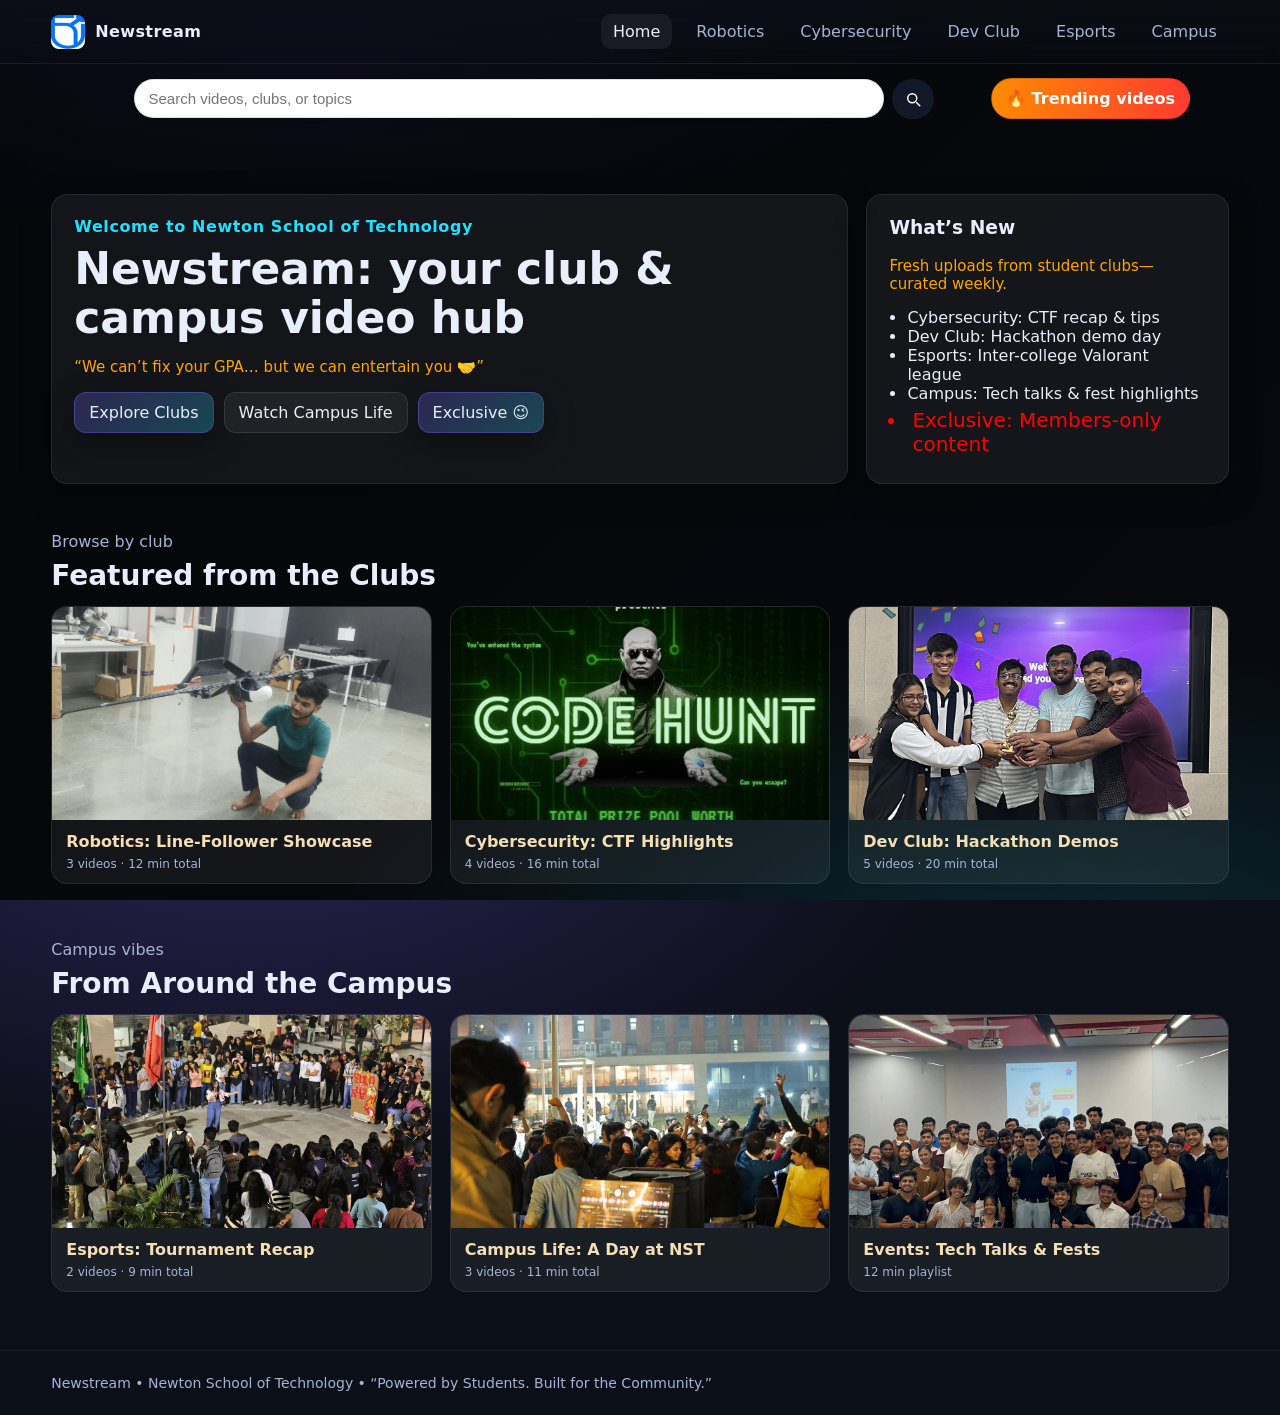
==== index.html @ 5b87e2af "done" ====
<!DOCTYPE html>
<html lang="en">
<head>
  <meta charset="UTF-8" />
  <meta name="viewport" content="width=device-width, initial-scale=1" />
  <title>Newstream — Newton School of Technology</title>
  <meta name="description" content="Newstream — a student-powered video hub for clubs and campus at Newton School of Technology. Powered by Students. Built for the Community.">
  <link rel="stylesheet" href="styles.css" />
  <link rel="icon" href="images/logo.jpeg">
</head>
<body>
  <!-- Topbar -->
  <header class="topbar">
    <div class="container nav">
      <a class="brand" href="index.html" aria-label="Newstream Home">
        <img class="logo" src="images/logo.jpeg" alt="Newstream logo">
        <span>Newstream</span>
      </a>
      <nav class="navlinks">
        <a class="active" href="index.html">Home</a>
        <a href="robotics.html">Robotics</a>
        <a href="cybersecurity.html">Cybersecurity</a>
        <a href="devclub.html">Dev Club</a>
        <a href="esports.html">Esports</a>
        <a href="campus.html">Campus</a>
      </nav>
    </div>
  </header>
  <div class="search-row">
    <div class="container">
      <div class="search-area">
        <form class="search-form" action="#" role="search" aria-label="Search videos">
          <label class="visually-hidden" for="site-search">Search</label>
          <input id="site-search" class="search-input" type="search" name="q" placeholder="Search videos, clubs, or topics" />
          <button class="search-btn" type="submit" aria-label="Search">
            <!-- simple search icon -->
            <svg width="18" height="18" viewBox="0 0 24 24" fill="none" aria-hidden="true">
              <path d="M21 21l-4.35-4.35" stroke="currentColor" stroke-width="2" stroke-linecap="round" stroke-linejoin="round"/>
              <circle cx="11" cy="11" r="6" stroke="currentColor" stroke-width="2" stroke-linecap="round" stroke-linejoin="round" fill="none"/>
            </svg>
          </button>
        </form>

        <a class="trending-btn" href="#" role="button" aria-label="Trending videos">🔥 Trending videos</a>
      </div>
    </div>
  </div>
<!-- ===== HERO SECTION WITH BACKGROUND VIDEO ===== -->
<section class="hero">
    <video autoplay muted loop playsinline class="bg-video">
        <source src="images/bg.mp4" type="video/mp4">
    </video>
</section>

  <section class="hero">
    <div class="container wrap">
      <div class="hero-card">
        <div class="kicker">Welcome to Newton School of Technology</div>
        <h1>Newstream: your club & campus video hub</h1>
        <p class="tagline">“We can’t fix your GPA… but we can entertain you 🤝”</p>
        <div class="cta-row">
          <a class="btn primary" href="robotics.html">Explore Clubs</a>
          <a class="btn" href="campus.html">Watch Campus Life</a>
          <a class="btn primary" href="campus.html">Exclusive 😉</a>
  
        </div>
      </div>
      <div class="hero-card">
        <h3 style="margin-top:0">What’s New</h3>
        <p class="tagline">Fresh uploads from student clubs—curated weekly.</p>
        <ul style="margin:0; padding-left:18px;">
      
          <li>Cybersecurity: CTF recap & tips</li>
          <li>Dev Club: Hackathon demo day</li>
          <li>Esports: Inter-college Valorant league</li>
          <li>Campus: Tech talks & fest highlights</li>
          <li style="color: red; font-size: 20px; padding: 5px;">Exclusive: Members-only content</li>
        </ul>
      </div>
    </div>
  </section>

  <!-- Featured Sections -->
  <section class="section">
    <div class="container">
      <div class="sub">Browse by club</div>
      <h2>Featured from the Clubs</h2>
      <div class="grid cols-3">
        <a class="card" href="robotics.html">
          <img class="thumb" src="images/thumb-robotics.jpg" alt="Robotics club demo thumbnail">
          <div class="card-body">
            <h3>Robotics: Line-Follower Showcase</h3>
            <div class="meta">3 videos · 12 min total</div>
          </div>
        </a>

        <a class="card" href="cybersecurity.html">
          <img class="thumb" src="images/cyber.jpeg" alt="Cybersecurity CTF thumbnail">
          <div class="card-body">
            <h3>Cybersecurity: CTF Highlights</h3>
            <div class="meta">4 videos · 16 min total</div>
          </div>
        </a>

        <a class="card" href="devclub.html">
          <img class="thumb" src="images/dev.jpeg" alt="Dev Club hackathon thumbnail">
          <div class="card-body">
            <h3>Dev Club: Hackathon Demos</h3>
            <div class="meta">5 videos · 20 min total</div>
          </div>
        </a>
      </div>
    </div>
  </section>

  <section class="section">
    <div class="container">
      <div class="sub">Campus vibes</div>
      <h2>From Around the Campus</h2>
      <div class="grid cols-3">
        <a class="card" href="esports.html">
          <img class="thumb" src="images/events.jpeg" alt="Esports tournament thumbnail">
          <div class="card-body">
            <h3>Esports: Tournament Recap</h3>
            <div class="meta">2 videos · 9 min total</div>
          </div>
        </a>

        <a class="card" href="campus.html">
          <img class="thumb" src="images/campus.jpeg" alt="Campus life thumbnail">
          <div class="card-body">
            <h3>Campus Life: A Day at NST</h3>
            <div class="meta">3 videos · 11 min total</div>
          </div>
        </a>

        <a class="card" href="campus.html">
          <img class="thumb" src="images/event.jpeg" alt="Campus events thumbnail">
          <div class="card-body">
            <h3>Events: Tech Talks & Fests</h3>
            <div class="meta">12 min playlist</div>
          </div>
        </a>
      </div>
    </div>
  </section>

  <footer class="footer">
    <div class="container">
      Newstream • Newton School of Technology • <span class="muted">“Powered by Students. Built for the Community.”</span>
    </div>
  </footer>
</body>
</html>
---- styles.css ----
/* ========== Newstream v1 — Pure CSS ========== */
:root{
  --bg: #0b0f17;
  --card: rgba(255,255,255,0.06);
  --card-hover: rgba(255,255,255,0.10);
  --text: #e8eefc;
  --muted: #a5b4d6;
  --accent: #7c5cff;      
  --accent-2: #22e1ff;
  --ring: 0 0 0 2px rgba(124,92,255,0.4);
  --radius: 16px;
  --shadow: 0 10px 30px rgba(0,0,0,0.35);
}

* { box-sizing: border-box; }
html,body { height:100%; }
html { scroll-behavior: smooth; }
body{
  margin:0;
  font-family: Inter, system-ui, -apple-system, Segoe UI, Roboto, "Helvetica Neue", Arial, "Noto Sans", "Apple Color Emoji", "Segoe UI Emoji";
  color: var(--text);
  background: radial-gradient(1200px 600px at 20% -10%, rgba(124,92,255,0.25), transparent 60%),
              radial-gradient(1200px 600px at 80% 110%, rgba(34,225,255,0.25), transparent 60%),
              var(--bg);
}

/* --- Layout helpers --- */
.container{ width: min(1200px, 92%); margin-inline:auto; }
.grid{ display:grid; gap:18px; }
.grid.cols-3{ grid-template-columns: repeat(3, minmax(0,1fr)); }
.grid.cols-2{ grid-template-columns: repeat(2, minmax(0,1fr)); }
@media (max-width: 980px){ .grid.cols-3{ grid-template-columns: repeat(2,1fr);} }
@media (max-width: 640px){ .grid.cols-3, .grid.cols-2{ grid-template-columns: 1fr; } }

/* --- Topbar --- */
.topbar{
  position: sticky; top:0; z-index:50;
  backdrop-filter: blur(10px);
  background: linear-gradient(180deg, rgba(11,15,23,0.85), rgba(11,15,23,0.35));
  border-bottom: 1px solid rgba(255,255,255,0.06);
}
.nav{
  display:flex; align-items:center; justify-content:space-between;
  padding: 14px 0;
}
.brand{ display:flex; align-items:center; gap:10px; text-decoration:none; color:var(--text);} 
.brand .logo{width:34px;height:34px;border-radius:8px;display:inline-block;overflow:hidden;flex:0 0 34px}
.brand .logo img{width:100%;height:100%;object-fit:cover;display:block}
.brand span{ font-weight:700; letter-spacing:0.4px; }

.navlinks{ display:flex; gap:12px; flex-wrap:wrap; }
.navlinks a{
  color: var(--muted); text-decoration:none; padding:8px 12px; border-radius:10px;
}
.navlinks a:hover, .navlinks a.active{
  color: var(--text); background: var(--card);
}

/* --- Hero --- */
.hero{
  padding: 20px 0 20px;
}
.hero .wrap{
  display:grid; gap: 18px;
  grid-template-columns: 2.2fr 1fr;
}
@media (max-width: 980px){ .hero .wrap{ grid-template-columns: 1fr; } }
.hero-card{
  background: var(--card); border:1px solid rgba(255,255,255,0.08);
  border-radius: var(--radius); padding:22px; box-shadow: var(--shadow);
}
.kicker{ color: var(--accent-2); font-weight:600; letter-spacing:.6px; }
h1{ margin: 8px 0 10px; font-size: clamp(28px, 4vw, 44px); line-height:1.12; }
.tagline{ color:orange; font-size: 15px; }
.cta-row{ display:flex; gap:10px; margin-top:16px; flex-wrap:wrap;}
.btn{
  display:inline-flex; align-items:center; gap:8px;
  padding:10px 14px; border-radius:12px; text-decoration:none;
  border:1px solid rgba(255,255,255,0.1); background: var(--card);
  color: var(--text);
}
.btn.primary{
  background: linear-gradient(135deg, rgba(124,92,255,0.25), rgba(34,225,255,0.25));
  border-color: rgba(124,92,255,0.35);
  box-shadow: var(--shadow);
}
.btn:focus{ outline: none; box-shadow: var(--ring); }

/* --- Sections --- */
.section{ padding: 28px 0; }
.section h2{ margin:0 0 14px; font-size: clamp(20px, 2.6vw, 28px); }
.section .sub{ color: var(--muted); margin-bottom: 8px; }

/* --- Video cards --- */
.card{
  color: wheat;
  border:1px solid rgba(255,255,255,0.08);
  background: var(--card); 
  border-radius: var(--radius); 
  overflow:hidden;
  transition:.25s ease; 
  position:relative;
  text-decoration: none;
}
.card:hover{ transform: translateY(-2px); background: var(--card-hover); }
.thumb{ aspect-ratio: 16/9; width:100%; object-fit:cover; display:block; }
.card-body{ padding:12px 14px; }
.card h3{ margin:0 0 6px; font-size:16px; }
.meta{ color: var(--muted); font-size: 12px; }

/* --- Page header bar (club pages) --- */
.page-header{
  background: linear-gradient(135deg, rgba(124,92,255,0.18), rgba(34,225,255,0.18));
  border-bottom: 1px solid rgba(255,255,255,0.08);
  padding: 24px 0;
}
.breadcrumb{ color: var(--muted); font-size: 13px; }
.breadcrumb a{ color: var(--muted); }

/* --- Footer --- */
.footer{
  padding: 24px 0; color: var(--muted); font-size: 14px;
  border-top: 1px solid rgba(255,255,255,0.06);
  margin-top: 30px;
}

/* --- Utility --- */
.hidden{ display:none; }
.badge{
  display:inline-block; padding:4px 8px; border-radius:999px;
  background: rgba(124,92,255,0.2); border:1px solid rgba(124,92,255,0.5);
  font-size: 12px; color: #e9e3ff;
}
/* ===== HERO VIDEO SECTION ===== */
.container wrap {
    position: relative;
    width: 100%;
    height: 100vh;
    display: flex;
    justify-content: center;
    align-items: center;
    overflow: hidden;
}

/* Background Video */
.bg-video {
    position: absolute;
    top: 0;
    left: 0;
    width: 100%;
    height: 100%;
    object-fit: cover;
    z-index: -2;
    filter: brightness(0.55) contrast(1.05);
}

/* Gradient Overlay */
.hero::before {
    content: "";
    position: absolute;
    top: 0;
    left: 0;
    width: 100%;
    height: 100%;
    background: linear-gradient(135deg, rgba(0,0,0,0.4), rgba(0,0,0,0.2));
    z-index: -1;
}

/* Content */
.hero-content {
    text-align: center;
    color: #ffffff;
    animation: fadeIn 1.5s ease forwards;
}

.hero-title {
    font-size: 65px;
    font-weight: 700;
    background: linear-gradient(135deg, #ffffff, #00D4FF, #A855F7);
    -webkit-background-clip: text;
    -webkit-text-fill-color: transparent;
}

.hero-tagline {
    font-size: 22px;
    margin: 15px 0 35px;
    opacity: 0.85;
}

/* CTA Button */
.cta-btn {
    padding: 14px 45px;
    font-size: 18px;
    font-weight: 600;
    border-radius: 50px;
    border: none;
    cursor: pointer;
    background: linear-gradient(135deg, #2D46FF, #C026D3);
    color: #fff;
    transition: 0.35s;
}

.cta-btn:hover {
    transform: translateY(-4px);
    box-shadow: 0 0 20px rgba(192, 38, 211, 0.5);
}

/* Fade In Animation */
@keyframes fadeIn {
    from { opacity: 0; transform: translateY(20px); }
    to { opacity: 1; transform: translateY(0); }
}

/* Search bar */
.search-row {
  background: transparent;
  border-bottom: 1px solid rgba(0,0,0,0.06);
  padding: 14px 0;
}
.search-form {
  display:flex;
  gap:8px;
  max-width:800px;
  margin:0 auto;
  align-items:center;
}
.search-input {
  flex:1;
  padding:10px 14px;
  border-radius:28px;
  border:1px solid rgba(0,0,0,0.12);
  box-shadow: 0 2px 6px rgba(10,10,10,0.04);
  font-size:15px;
  outline:none;
}
.search-input:focus {
  border-color: #3b82f6; /* blue focus */
  box-shadow: 0 6px 20px rgba(59,130,246,0.12);
}
.search-btn {
  display:inline-flex;
  align-items:center;
  justify-content:center;
  background:#111827;
  color:#fff;
  border:none;
  padding:10px 12px;
  border-radius:20px;
  cursor:pointer;
  height:40px;
}
.search-btn svg { color: #fff; }
.visually-hidden {
  position:absolute !important;
  height:1px; width:1px;
  overflow:hidden;
  clip:rect(1px, 1px, 1px, 1px);
  white-space:nowrap;
}

/* Trending panel next to search */
.search-area{display:flex;gap:14px;align-items:center;justify-content:space-between;max-width:1100px;margin:0 auto}
.search-area .search-form{flex:1;min-width:220px}

/* Single trending button (compact) */
.trending-btn{white-space:nowrap;background:linear-gradient(90deg,#ff8a00,#ff3b30);color:#fff;padding:10px 14px;border-radius:999px;text-decoration:none;font-weight:600;display:inline-flex;align-items:center;gap:8px;border:1px solid rgba(0,0,0,0.15)}
.trending-btn:hover{transform:translateY(-2px);box-shadow:0 10px 26px rgba(255,90,60,0.12)}

@media (max-width:900px){
  .search-area{flex-direction:column;gap:10px;align-items:stretch}
  .trending-btn{width:100%;justify-content:center}
}
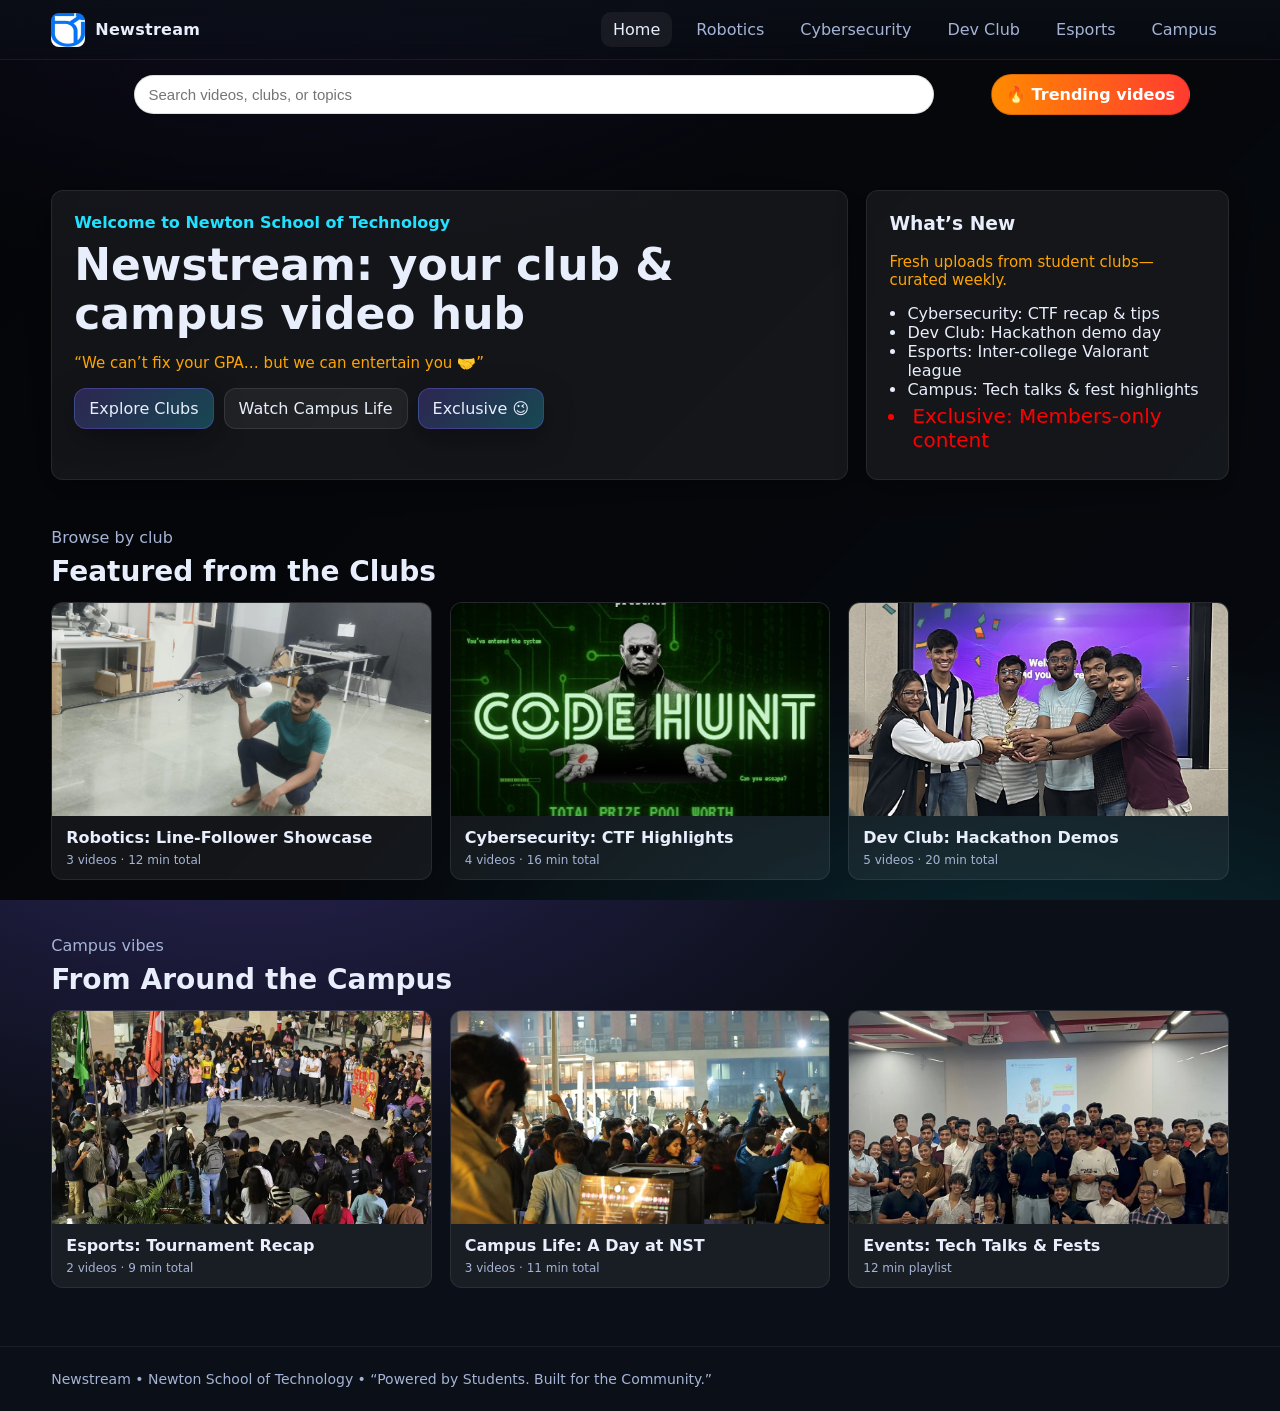
==== commit 2f1fc9a3: "changes" ====
--- a/index.html
+++ b/index.html
@@ -9,7 +9,6 @@
   <link rel="icon" href="images/logo.jpeg">
 </head>
 <body>
-  <!-- Topbar -->
   <header class="topbar">
     <div class="container nav">
       <a class="brand" href="index.html" aria-label="Newstream Home">
@@ -32,20 +31,13 @@
         <form class="search-form" action="#" role="search" aria-label="Search videos">
           <label class="visually-hidden" for="site-search">Search</label>
           <input id="site-search" class="search-input" type="search" name="q" placeholder="Search videos, clubs, or topics" />
-          <button class="search-btn" type="submit" aria-label="Search">
-            <!-- simple search icon -->
-            <svg width="18" height="18" viewBox="0 0 24 24" fill="none" aria-hidden="true">
-              <path d="M21 21l-4.35-4.35" stroke="currentColor" stroke-width="2" stroke-linecap="round" stroke-linejoin="round"/>
-              <circle cx="11" cy="11" r="6" stroke="currentColor" stroke-width="2" stroke-linecap="round" stroke-linejoin="round" fill="none"/>
-            </svg>
-          </button>
+          
         </form>
 
         <a class="trending-btn" href="#" role="button" aria-label="Trending videos">🔥 Trending videos</a>
       </div>
     </div>
   </div>
-<!-- ===== HERO SECTION WITH BACKGROUND VIDEO ===== -->
 <section class="hero">
     <video autoplay muted loop playsinline class="bg-video">
         <source src="images/bg.mp4" type="video/mp4">
@@ -61,7 +53,7 @@
         <div class="cta-row">
           <a class="btn primary" href="robotics.html">Explore Clubs</a>
           <a class="btn" href="campus.html">Watch Campus Life</a>
-          <a class="btn primary" href="campus.html">Exclusive 😉</a>
+          <a class="btn primary" href=" " target="_blank">Exclusive 😉</a>
   
         </div>
       </div>
--- a/styles.css
+++ b/styles.css
@@ -1,272 +1,457 @@
-/* ========== Newstream v1 — Pure CSS ========== */
-:root{
+
+
+:root {
   --bg: #0b0f17;
   --card: rgba(255,255,255,0.06);
   --card-hover: rgba(255,255,255,0.10);
   --text: #e8eefc;
   --muted: #a5b4d6;
-  --accent: #7c5cff;      
+  --accent: #7c5cff;
   --accent-2: #22e1ff;
   --ring: 0 0 0 2px rgba(124,92,255,0.4);
-  --radius: 16px;
+  --radius: 12px;
   --shadow: 0 10px 30px rgba(0,0,0,0.35);
 }
-
-* { box-sizing: border-box; }
-html,body { height:100%; }
-html { scroll-behavior: smooth; }
-body{
-  margin:0;
-  font-family: Inter, system-ui, -apple-system, Segoe UI, Roboto, "Helvetica Neue", Arial, "Noto Sans", "Apple Color Emoji", "Segoe UI Emoji";
+* {
+  box-sizing: border-box;
+}
+
+html,
+body {
+  height: 100%;
+}
+
+html {
+  scroll-behavior: smooth;
+}
+
+body {
+  margin: 0;
+  font-family: Inter, system-ui, -apple-system, "Segoe UI", Roboto, Arial;
   color: var(--text);
-  background: radial-gradient(1200px 600px at 20% -10%, rgba(124,92,255,0.25), transparent 60%),
-              radial-gradient(1200px 600px at 80% 110%, rgba(34,225,255,0.25), transparent 60%),
-              var(--bg);
-}
-
-/* --- Layout helpers --- */
-.container{ width: min(1200px, 92%); margin-inline:auto; }
-.grid{ display:grid; gap:18px; }
-.grid.cols-3{ grid-template-columns: repeat(3, minmax(0,1fr)); }
-.grid.cols-2{ grid-template-columns: repeat(2, minmax(0,1fr)); }
-@media (max-width: 980px){ .grid.cols-3{ grid-template-columns: repeat(2,1fr);} }
-@media (max-width: 640px){ .grid.cols-3, .grid.cols-2{ grid-template-columns: 1fr; } }
-
-/* --- Topbar --- */
-.topbar{
-  position: sticky; top:0; z-index:50;
+  -webkit-font-smoothing: antialiased;
+
+  background: radial-gradient(
+      1200px 600px at 20% -10%,
+      rgba(124,92,255,0.25),
+      transparent 60%
+    ),
+    radial-gradient(
+      1200px 600px at 80% 110%,
+      rgba(34,225,255,0.25),
+      transparent 60%
+    ),
+    var(--bg);
+}
+
+.container {
+  width: min(1200px, 92%);
+  margin-inline: auto;
+}
+
+.grid {
+  display: grid;
+  gap: 18px;
+}
+
+.cols-3 {
+  grid-template-columns: repeat(3, 1fr);
+}
+
+.cols-2 {
+  grid-template-columns: repeat(2, 1fr);
+}
+
+@media (max-width: 980px) {
+  .cols-3 {
+    grid-template-columns: repeat(2, 1fr);
+  }
+}
+
+@media (max-width: 640px) {
+  .cols-3,
+  .cols-2 {
+    grid-template-columns: 1fr;
+  }
+}
+
+/* ---------- Topbar / Nav ---------- */
+
+.topbar {
+  position: sticky;
+  top: 0;
+  z-index: 60;
   backdrop-filter: blur(10px);
-  background: linear-gradient(180deg, rgba(11,15,23,0.85), rgba(11,15,23,0.35));
+  background: linear-gradient(
+    180deg,
+    rgba(11,15,23,0.85),
+    rgba(11,15,23,0.35)
+  );
   border-bottom: 1px solid rgba(255,255,255,0.06);
 }
-.nav{
-  display:flex; align-items:center; justify-content:space-between;
-  padding: 14px 0;
-}
-.brand{ display:flex; align-items:center; gap:10px; text-decoration:none; color:var(--text);} 
-.brand .logo{width:34px;height:34px;border-radius:8px;display:inline-block;overflow:hidden;flex:0 0 34px}
-.brand .logo img{width:100%;height:100%;object-fit:cover;display:block}
-.brand span{ font-weight:700; letter-spacing:0.4px; }
-
-.navlinks{ display:flex; gap:12px; flex-wrap:wrap; }
-.navlinks a{
-  color: var(--muted); text-decoration:none; padding:8px 12px; border-radius:10px;
-}
-.navlinks a:hover, .navlinks a.active{
-  color: var(--text); background: var(--card);
-}
-
-/* --- Hero --- */
-.hero{
-  padding: 20px 0 20px;
-}
-.hero .wrap{
-  display:grid; gap: 18px;
+
+.nav {
+  display: flex;
+  align-items: center;
+  justify-content: space-between;
+  padding: 12px 0;
+}
+
+.brand {
+  display: flex;
+  align-items: center;
+  gap: 10px;
+  color: var(--text);
+  text-decoration: none;
+}
+
+.brand .logo {
+  width: 34px;
+  height: 34px;
+  border-radius: 8px;
+  overflow: hidden;
+  flex: 0 0 34px;
+}
+
+.brand .logo img {
+  width: 100%;
+  height: 100%;
+  object-fit: cover;
+  display: block;
+}
+
+.brand span {
+  font-weight: 700;
+  letter-spacing: 0.3px;
+}
+
+.navlinks {
+  display: flex;
+  gap: 12px;
+  flex-wrap: wrap;
+}
+
+.navlinks a {
+  color: var(--muted);
+  text-decoration: none;
+  padding: 8px 12px;
+  border-radius: 10px;
+}
+
+.navlinks a:hover,
+.navlinks a.active {
+  color: var(--text);
+  background: var(--card);
+}
+
+/* ---------- Hero ---------- */
+
+.hero {
+  padding: 20px 0;
+}
+
+.hero .wrap {
+  display: grid;
+  gap: 18px;
   grid-template-columns: 2.2fr 1fr;
 }
-@media (max-width: 980px){ .hero .wrap{ grid-template-columns: 1fr; } }
-.hero-card{
-  background: var(--card); border:1px solid rgba(255,255,255,0.08);
-  border-radius: var(--radius); padding:22px; box-shadow: var(--shadow);
-}
-.kicker{ color: var(--accent-2); font-weight:600; letter-spacing:.6px; }
-h1{ margin: 8px 0 10px; font-size: clamp(28px, 4vw, 44px); line-height:1.12; }
-.tagline{ color:orange; font-size: 15px; }
-.cta-row{ display:flex; gap:10px; margin-top:16px; flex-wrap:wrap;}
-.btn{
-  display:inline-flex; align-items:center; gap:8px;
-  padding:10px 14px; border-radius:12px; text-decoration:none;
-  border:1px solid rgba(255,255,255,0.1); background: var(--card);
+
+@media (max-width: 980px) {
+  .hero .wrap {
+    grid-template-columns: 1fr;
+  }
+}
+
+.hero-card {
+  background: var(--card);
+  border: 1px solid rgba(255,255,255,0.08);
+  border-radius: var(--radius);
+  padding: 22px;
+  box-shadow: var(--shadow);
+}
+
+.kicker {
+  color: var(--accent-2);
+  font-weight: 600;
+}
+
+h1 {
+  margin: 8px 0 10px;
+  font-size: clamp(28px, 4vw, 44px);
+  line-height: 1.12;
+}
+
+.tagline {
+  color: orange;
+  font-size: 15px;
+}
+
+.cta-row {
+  display: flex;
+  gap: 10px;
+  margin-top: 16px;
+  flex-wrap: wrap;
+}
+
+.btn {
+  display: inline-flex;
+  align-items: center;
+  gap: 8px;
+  padding: 10px 14px;
+  border-radius: 12px;
+  text-decoration: none;
+  border: 1px solid rgba(255,255,255,0.1);
+  background: var(--card);
   color: var(--text);
 }
-.btn.primary{
-  background: linear-gradient(135deg, rgba(124,92,255,0.25), rgba(34,225,255,0.25));
+
+.btn.primary {
+  background: linear-gradient(
+    135deg,
+    rgba(124,92,255,0.25),
+    rgba(34,225,255,0.25)
+  );
   border-color: rgba(124,92,255,0.35);
   box-shadow: var(--shadow);
 }
-.btn:focus{ outline: none; box-shadow: var(--ring); }
-
-/* --- Sections --- */
-.section{ padding: 28px 0; }
-.section h2{ margin:0 0 14px; font-size: clamp(20px, 2.6vw, 28px); }
-.section .sub{ color: var(--muted); margin-bottom: 8px; }
-
-/* --- Video cards --- */
-.card{
-  color: wheat;
-  border:1px solid rgba(255,255,255,0.08);
-  background: var(--card); 
-  border-radius: var(--radius); 
-  overflow:hidden;
-  transition:.25s ease; 
-  position:relative;
+
+/* ---------- Sections & cards ---------- */
+
+.section {
+  padding: 28px 0;
+}
+
+.section h2 {
+  margin: 0 0 14px;
+  font-size: clamp(20px, 2.6vw, 28px);
+}
+
+.sub {
+  color: var(--muted);
+  margin-bottom: 8px;
+}
+
+.card {
+  border: 1px solid rgba(255,255,255,0.08);
+  background: var(--card);
+  border-radius: var(--radius);
+  overflow: hidden;
+  transition: transform .22s ease, box-shadow .22s ease;
   text-decoration: none;
-}
-.card:hover{ transform: translateY(-2px); background: var(--card-hover); }
-.thumb{ aspect-ratio: 16/9; width:100%; object-fit:cover; display:block; }
-.card-body{ padding:12px 14px; }
-.card h3{ margin:0 0 6px; font-size:16px; }
-.meta{ color: var(--muted); font-size: 12px; }
-
-/* --- Page header bar (club pages) --- */
-.page-header{
-  background: linear-gradient(135deg, rgba(124,92,255,0.18), rgba(34,225,255,0.18));
+  color: inherit;
+}
+
+.card:hover {
+  transform: translateY(-4px);
+  box-shadow: 0 10px 30px rgba(2,6,23,0.6);
+  background: var(--card-hover);
+}
+
+.thumb {
+  width: 100%;
+  aspect-ratio: 16/9;
+  object-fit: cover;
+  display: block;
+}
+
+.card-body {
+  padding: 12px 14px;
+}
+
+.card-body h3 {
+  margin: 0 0 6px;
+  font-size: 16px;
+}
+
+.meta {
+  color: var(--muted);
+  font-size: 12px;
+}
+
+/* ---------- Page header ---------- */
+
+.page-header {
+  background: linear-gradient(
+    135deg,
+    rgba(124,92,255,0.18),
+    rgba(34,225,255,0.18)
+  );
   border-bottom: 1px solid rgba(255,255,255,0.08);
   padding: 24px 0;
 }
-.breadcrumb{ color: var(--muted); font-size: 13px; }
-.breadcrumb a{ color: var(--muted); }
-
-/* --- Footer --- */
-.footer{
-  padding: 24px 0; color: var(--muted); font-size: 14px;
+
+.breadcrumb {
+  color: var(--muted);
+  font-size: 13px;
+}
+
+/* ---------- Footer ---------- */
+
+.footer {
+  padding: 24px 0;
+  color: var(--muted);
+  font-size: 14px;
   border-top: 1px solid rgba(255,255,255,0.06);
   margin-top: 30px;
 }
 
-/* --- Utility --- */
-.hidden{ display:none; }
-.badge{
-  display:inline-block; padding:4px 8px; border-radius:999px;
-  background: rgba(124,92,255,0.2); border:1px solid rgba(124,92,255,0.5);
-  font-size: 12px; color: #e9e3ff;
-}
-/* ===== HERO VIDEO SECTION ===== */
-.container wrap {
-    position: relative;
+/* ---------- Utilities ---------- */
+
+.hidden {
+  display: none;
+}
+
+.badge {
+  display: inline-block;
+  padding: 4px 8px;
+  border-radius: 999px;
+  background: rgba(124,92,255,0.2);
+  border: 1px solid rgba(124,92,255,0.5);
+  font-size: 12px;
+  color: #e9e3ff;
+}
+
+/* ---------- Background video / hero overlay ---------- */
+
+.bg-video {
+  position: fixed;
+  inset: 0;
+  width: 100%;
+  height: 100%;
+  object-fit: cover;
+  z-index: -2;
+  filter: brightness(.55) contrast(1.05);
+}
+
+.hero::before {
+  content: "";
+  position: absolute;
+  inset: 0;
+  background: linear-gradient(135deg, rgba(0,0,0,0.4), rgba(0,0,0,0.2));
+  z-index: -1;
+}
+
+/* ---------- Search ---------- */
+
+.search-row {
+  padding: 14px 0;
+  border-bottom: 1px solid rgba(0,0,0,0.06);
+}
+
+.search-form {
+  display: flex;
+  gap: 8px;
+  max-width: 800px;
+  margin: 0 auto;
+  align-items: center;
+}
+
+.search-input {
+  flex: 1;
+  padding: 10px 14px;
+  border-radius: 28px;
+  border: 1px solid rgba(0,0,0,0.12);
+  box-shadow: 0 2px 6px rgba(10,10,10,0.04);
+  font-size: 15px;
+  outline: none;
+}
+
+.search-input:focus {
+  border-color: #3b82f6;
+  box-shadow: 0 6px 20px rgba(59,130,246,0.12);
+}
+
+.search-btn {
+  display: inline-flex;
+  align-items: center;
+  justify-content: center;
+  background: #111827;
+  color: #fff;
+  border: none;
+  padding: 10px 12px;
+  border-radius: 20px;
+  cursor: pointer;
+  height: 40px;
+}
+
+.search-btn svg {
+  color: #fff;
+}
+
+.visually-hidden {
+  position: absolute !important;
+  height: 1px;
+  width: 1px;
+  overflow: hidden;
+  clip: rect(1px, 1px, 1px, 1px);
+  white-space: nowrap;
+}
+
+/* ---------- Search + trending button area ---------- */
+
+.search-area {
+  display: flex;
+  gap: 14px;
+  align-items: center;
+  justify-content: space-between;
+  max-width: 1100px;
+  margin: 0 auto;
+}
+
+.search-area .search-form {
+  flex: 1;
+  min-width: 220px;
+}
+
+.trending-btn {
+  white-space: nowrap;
+  background: linear-gradient(90deg, #ff8a00, #ff3b30);
+  color: #fff;
+  padding: 10px 14px;
+  border-radius: 999px;
+  text-decoration: none;
+  font-weight: 600;
+  display: inline-flex;
+  align-items: center;
+  gap: 8px;
+  border: 1px solid rgba(0,0,0,0.15);
+}
+
+.trending-btn:hover {
+  transform: translateY(-2px);
+  box-shadow: 0 10px 26px rgba(255,90,60,0.12);
+}
+
+@media (max-width: 900px) {
+  .search-area {
+    flex-direction: column;
+    gap: 10px;
+    align-items: stretch;
+  }
+
+  .trending-btn {
     width: 100%;
-    height: 100vh;
-    display: flex;
     justify-content: center;
-    align-items: center;
-    overflow: hidden;
-}
-
-/* Background Video */
-.bg-video {
-    position: absolute;
-    top: 0;
-    left: 0;
-    width: 100%;
-    height: 100%;
-    object-fit: cover;
-    z-index: -2;
-    filter: brightness(0.55) contrast(1.05);
-}
-
-/* Gradient Overlay */
-.hero::before {
-    content: "";
-    position: absolute;
-    top: 0;
-    left: 0;
-    width: 100%;
-    height: 100%;
-    background: linear-gradient(135deg, rgba(0,0,0,0.4), rgba(0,0,0,0.2));
-    z-index: -1;
-}
-
-/* Content */
-.hero-content {
-    text-align: center;
-    color: #ffffff;
-    animation: fadeIn 1.5s ease forwards;
-}
-
-.hero-title {
-    font-size: 65px;
-    font-weight: 700;
-    background: linear-gradient(135deg, #ffffff, #00D4FF, #A855F7);
-    -webkit-background-clip: text;
-    -webkit-text-fill-color: transparent;
-}
-
-.hero-tagline {
-    font-size: 22px;
-    margin: 15px 0 35px;
-    opacity: 0.85;
-}
-
-/* CTA Button */
-.cta-btn {
-    padding: 14px 45px;
-    font-size: 18px;
-    font-weight: 600;
-    border-radius: 50px;
-    border: none;
-    cursor: pointer;
-    background: linear-gradient(135deg, #2D46FF, #C026D3);
-    color: #fff;
-    transition: 0.35s;
-}
-
-.cta-btn:hover {
-    transform: translateY(-4px);
-    box-shadow: 0 0 20px rgba(192, 38, 211, 0.5);
-}
-
-/* Fade In Animation */
+  }
+}
+
+/* Accessibility & small polish */
+
+a:focus,
+.btn:focus,
+.search-btn:focus {
+  outline: none;
+  box-shadow: var(--ring);
+}
+
 @keyframes fadeIn {
-    from { opacity: 0; transform: translateY(20px); }
-    to { opacity: 1; transform: translateY(0); }
-}
-
-/* Search bar */
-.search-row {
-  background: transparent;
-  border-bottom: 1px solid rgba(0,0,0,0.06);
-  padding: 14px 0;
-}
-.search-form {
-  display:flex;
-  gap:8px;
-  max-width:800px;
-  margin:0 auto;
-  align-items:center;
-}
-.search-input {
-  flex:1;
-  padding:10px 14px;
-  border-radius:28px;
-  border:1px solid rgba(0,0,0,0.12);
-  box-shadow: 0 2px 6px rgba(10,10,10,0.04);
-  font-size:15px;
-  outline:none;
-}
-.search-input:focus {
-  border-color: #3b82f6; /* blue focus */
-  box-shadow: 0 6px 20px rgba(59,130,246,0.12);
-}
-.search-btn {
-  display:inline-flex;
-  align-items:center;
-  justify-content:center;
-  background:#111827;
-  color:#fff;
-  border:none;
-  padding:10px 12px;
-  border-radius:20px;
-  cursor:pointer;
-  height:40px;
-}
-.search-btn svg { color: #fff; }
-.visually-hidden {
-  position:absolute !important;
-  height:1px; width:1px;
-  overflow:hidden;
-  clip:rect(1px, 1px, 1px, 1px);
-  white-space:nowrap;
-}
-
-/* Trending panel next to search */
-.search-area{display:flex;gap:14px;align-items:center;justify-content:space-between;max-width:1100px;margin:0 auto}
-.search-area .search-form{flex:1;min-width:220px}
-
-/* Single trending button (compact) */
-.trending-btn{white-space:nowrap;background:linear-gradient(90deg,#ff8a00,#ff3b30);color:#fff;padding:10px 14px;border-radius:999px;text-decoration:none;font-weight:600;display:inline-flex;align-items:center;gap:8px;border:1px solid rgba(0,0,0,0.15)}
-.trending-btn:hover{transform:translateY(-2px);box-shadow:0 10px 26px rgba(255,90,60,0.12)}
-
-@media (max-width:900px){
-  .search-area{flex-direction:column;gap:10px;align-items:stretch}
-  .trending-btn{width:100%;justify-content:center}
-}+  from {
+    opacity: 0;
+    transform: translateY(20px);
+  }
+
+  to {
+    opacity: 1;
+    transform: none;
+  }
+}
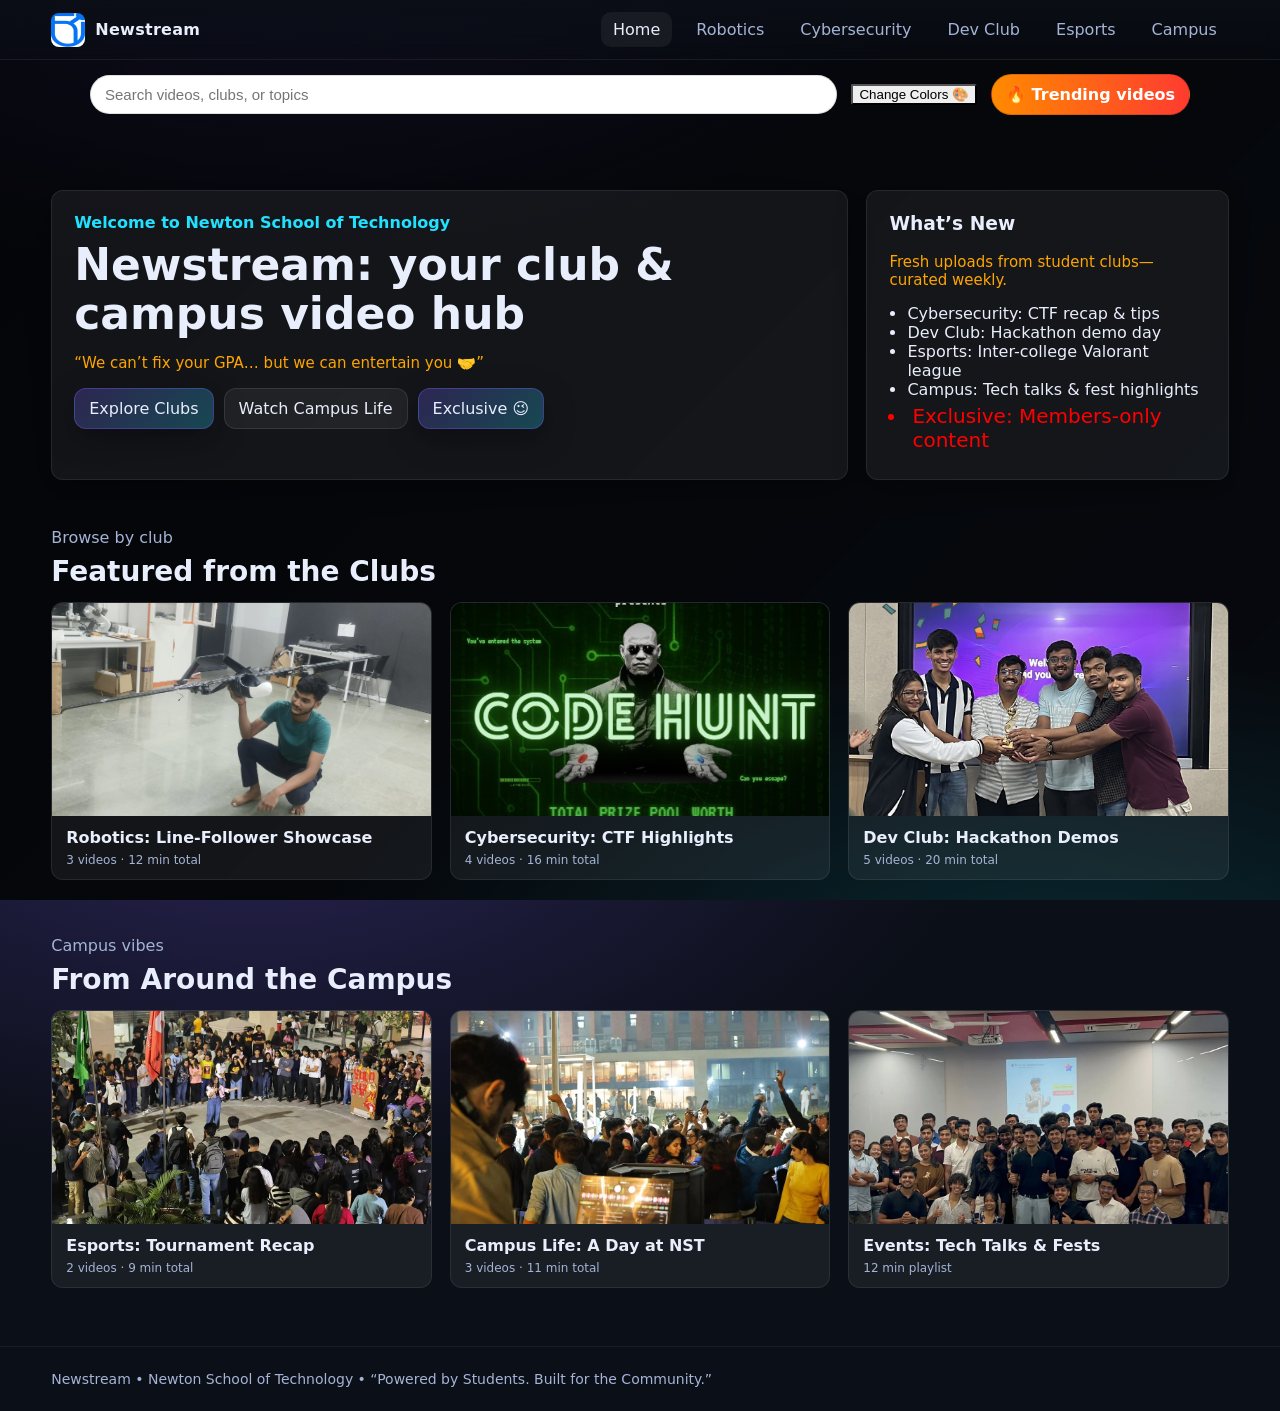
==== commit 61b3feed: "js added" ====
--- a/index.html
+++ b/index.html
@@ -31,8 +31,8 @@
         <form class="search-form" action="#" role="search" aria-label="Search videos">
           <label class="visually-hidden" for="site-search">Search</label>
           <input id="site-search" class="search-input" type="search" name="q" placeholder="Search videos, clubs, or topics" />
-          
         </form>
+        <button id="color-btn" style="border-radius: 2px;">Change Colors 🎨</button>
 
         <a class="trending-btn" href="#" role="button" aria-label="Trending videos">🔥 Trending videos</a>
       </div>
@@ -71,8 +71,6 @@
       </div>
     </div>
   </section>
-
-  <!-- Featured Sections -->
   <section class="section">
     <div class="container">
       <div class="sub">Browse by club</div>
@@ -85,7 +83,6 @@
             <div class="meta">3 videos · 12 min total</div>
           </div>
         </a>
-
         <a class="card" href="cybersecurity.html">
           <img class="thumb" src="images/cyber.jpeg" alt="Cybersecurity CTF thumbnail">
           <div class="card-body">
@@ -93,7 +90,6 @@
             <div class="meta">4 videos · 16 min total</div>
           </div>
         </a>
-
         <a class="card" href="devclub.html">
           <img class="thumb" src="images/dev.jpeg" alt="Dev Club hackathon thumbnail">
           <div class="card-body">
@@ -142,5 +138,9 @@
       Newstream • Newton School of Technology • <span class="muted">“Powered by Students. Built for the Community.”</span>
     </div>
   </footer>
+  <script src="script.js"></script>
+  <script src="trending.js"> </script>
+  <script src="darkmode.js"> </script>
+  <script src="chnagecolor.js"> </script>
 </body>
 </html>
--- a/styles.css
+++ b/styles.css
@@ -144,14 +144,12 @@
   background: var(--card);
 }
 
-/* ---------- Hero ---------- */
-
 .hero {
   padding: 20px 0;
 }
 
 .hero .wrap {
-  display: grid;
+  display:grid;
   gap: 18px;
   grid-template-columns: 2.2fr 1fr;
 }
@@ -215,8 +213,6 @@
   box-shadow: var(--shadow);
 }
 
-/* ---------- Sections & cards ---------- */
-
 .section {
   padding: 28px 0;
 }
@@ -310,9 +306,6 @@
   font-size: 12px;
   color: #e9e3ff;
 }
-
-/* ---------- Background video / hero overlay ---------- */
-
 .bg-video {
   position: fixed;
   inset: 0;
@@ -360,20 +353,6 @@
   border-color: #3b82f6;
   box-shadow: 0 6px 20px rgba(59,130,246,0.12);
 }
-
-.search-btn {
-  display: inline-flex;
-  align-items: center;
-  justify-content: center;
-  background: #111827;
-  color: #fff;
-  border: none;
-  padding: 10px 12px;
-  border-radius: 20px;
-  cursor: pointer;
-  height: 40px;
-}
-
 .search-btn svg {
   color: #fff;
 }
